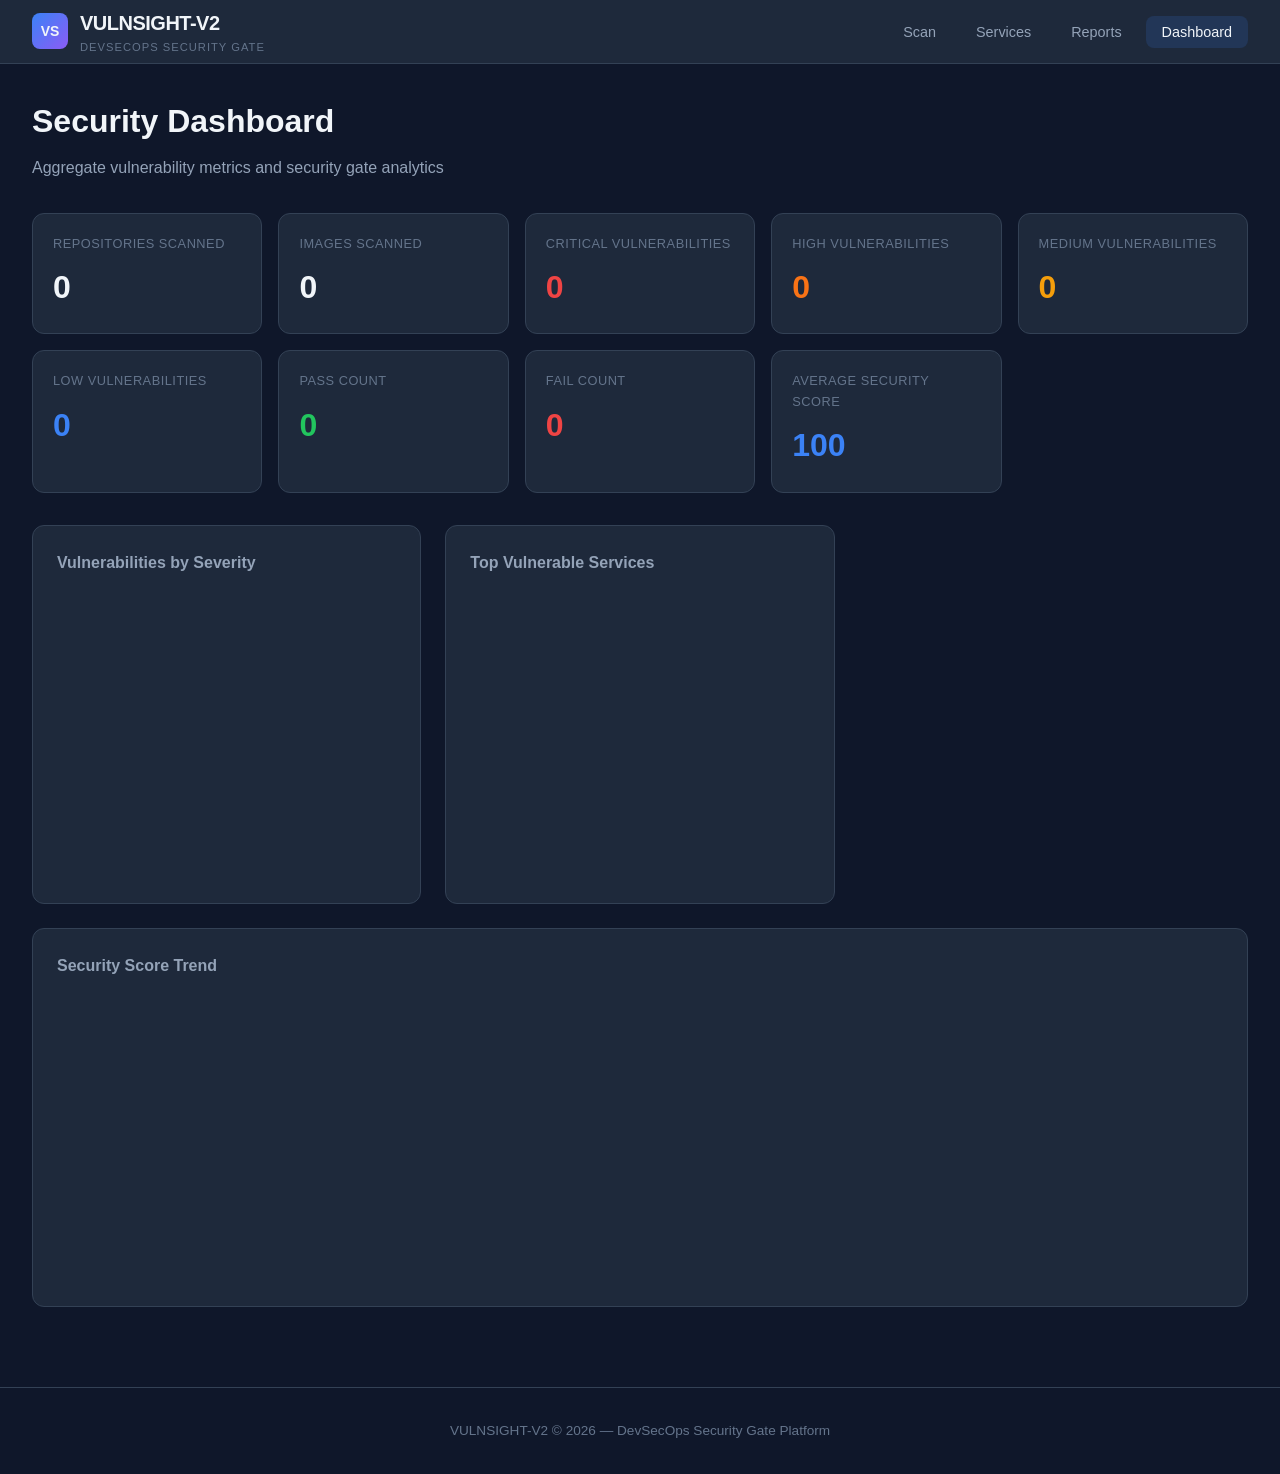
==== frontend/dashboard.html @ 6e71d789 "Initial VULNSIGHT-V2 DevSecOps Security Gate Platform" ====
<!DOCTYPE html>
<html lang="en">
<head>
  <meta charset="UTF-8">
  <meta name="viewport" content="width=device-width, initial-scale=1.0">
  <title>VULNSIGHT-V2 | Dashboard</title>
  <link rel="stylesheet" href="css/style.css">
</head>
<body>
  <nav class="navbar">
    <div class="nav-brand">
      <div class="nav-logo">VS</div>
      <div>
        <div class="nav-title">VULNSIGHT-V2</div>
        <div class="nav-subtitle">DevSecOps Security Gate</div>
      </div>
    </div>
    <ul class="nav-links">
      <li><a href="index.html">Scan</a></li>
      <li><a href="services.html">Services</a></li>
      <li><a href="reports.html">Reports</a></li>
      <li><a href="dashboard.html" class="active">Dashboard</a></li>
    </ul>
  </nav>

  <div class="container">
    <div class="page-header">
      <h1>Security Dashboard</h1>
      <p>Aggregate vulnerability metrics and security gate analytics</p>
    </div>

    <div class="card-grid" id="stats-grid">
      <div class="stat-card">
        <div class="stat-label">Repositories Scanned</div>
        <div class="stat-value" id="stat-repos">0</div>
      </div>
      <div class="stat-card">
        <div class="stat-label">Images Scanned</div>
        <div class="stat-value" id="stat-images">0</div>
      </div>
      <div class="stat-card">
        <div class="stat-label">Critical Vulnerabilities</div>
        <div class="stat-value critical" id="stat-critical">0</div>
      </div>
      <div class="stat-card">
        <div class="stat-label">High Vulnerabilities</div>
        <div class="stat-value high" id="stat-high">0</div>
      </div>
      <div class="stat-card">
        <div class="stat-label">Medium Vulnerabilities</div>
        <div class="stat-value medium" id="stat-medium">0</div>
      </div>
      <div class="stat-card">
        <div class="stat-label">Low Vulnerabilities</div>
        <div class="stat-value low" id="stat-low">0</div>
      </div>
      <div class="stat-card">
        <div class="stat-label">Pass Count</div>
        <div class="stat-value success" id="stat-pass">0</div>
      </div>
      <div class="stat-card">
        <div class="stat-label">Fail Count</div>
        <div class="stat-value critical" id="stat-fail">0</div>
      </div>
      <div class="stat-card">
        <div class="stat-label">Average Security Score</div>
        <div class="stat-value score" id="stat-avg-score">100</div>
      </div>
    </div>

    <div class="charts-grid">
      <div class="chart-card">
        <h3>Vulnerabilities by Severity</h3>
        <canvas id="severity-chart" class="chart-canvas"></canvas>
      </div>
      <div class="chart-card">
        <h3>Top Vulnerable Services</h3>
        <canvas id="top-services-chart" class="chart-canvas"></canvas>
      </div>
      <div class="chart-card" style="grid-column: 1 / -1;">
        <h3>Security Score Trend</h3>
        <canvas id="score-trend-chart" class="chart-canvas"></canvas>
      </div>
    </div>
  </div>

  <footer class="footer">
    VULNSIGHT-V2 &copy; 2026 &mdash; DevSecOps Security Gate Platform
  </footer>

  <script src="js/dashboard.js"></script>
</body>
</html>
---- frontend/css/style.css ----
:root {
  --bg-primary: #0f172a;
  --bg-card: #1e293b;
  --bg-card-hover: #253449;
  --accent: #3b82f6;
  --accent-hover: #2563eb;
  --success: #22c55e;
  --warning: #f59e0b;
  --danger: #ef4444;
  --text-primary: #f1f5f9;
  --text-secondary: #94a3b8;
  --text-muted: #64748b;
  --border: #334155;
  --shadow: 0 4px 24px rgba(0, 0, 0, 0.4);
  --radius: 12px;
  --radius-sm: 8px;
}

* {
  margin: 0;
  padding: 0;
  box-sizing: border-box;
}

body {
  font-family: "Segoe UI", -apple-system, BlinkMacSystemFont, sans-serif;
  background: var(--bg-primary);
  color: var(--text-primary);
  min-height: 100vh;
  line-height: 1.6;
}

a {
  color: var(--accent);
  text-decoration: none;
}

a:hover {
  color: var(--accent-hover);
}

/* Navigation */
.navbar {
  background: var(--bg-card);
  border-bottom: 1px solid var(--border);
  padding: 0 2rem;
  display: flex;
  align-items: center;
  justify-content: space-between;
  height: 64px;
  position: sticky;
  top: 0;
  z-index: 100;
}

.nav-brand {
  display: flex;
  align-items: center;
  gap: 12px;
}

.nav-logo {
  width: 36px;
  height: 36px;
  background: linear-gradient(135deg, var(--accent), #8b5cf6);
  border-radius: 8px;
  display: flex;
  align-items: center;
  justify-content: center;
  font-weight: 800;
  font-size: 14px;
}

.nav-title {
  font-size: 1.25rem;
  font-weight: 700;
  letter-spacing: -0.5px;
}

.nav-subtitle {
  font-size: 0.7rem;
  color: var(--text-muted);
  text-transform: uppercase;
  letter-spacing: 1px;
}

.nav-links {
  display: flex;
  gap: 8px;
  list-style: none;
}

.nav-links a {
  color: var(--text-secondary);
  padding: 8px 16px;
  border-radius: var(--radius-sm);
  font-size: 0.9rem;
  font-weight: 500;
  transition: all 0.2s;
}

.nav-links a:hover,
.nav-links a.active {
  color: var(--text-primary);
  background: rgba(59, 130, 246, 0.15);
}

/* Layout */
.container {
  max-width: 1280px;
  margin: 0 auto;
  padding: 2rem;
}

.page-header {
  margin-bottom: 2rem;
}

.page-header h1 {
  font-size: 2rem;
  font-weight: 700;
  margin-bottom: 0.5rem;
}

.page-header p {
  color: var(--text-secondary);
  font-size: 1rem;
}

/* Cards */
.card {
  background: var(--bg-card);
  border: 1px solid var(--border);
  border-radius: var(--radius);
  padding: 1.5rem;
  box-shadow: var(--shadow);
}

.card-grid {
  display: grid;
  grid-template-columns: repeat(auto-fill, minmax(200px, 1fr));
  gap: 1rem;
  margin-bottom: 2rem;
}

.stat-card {
  background: var(--bg-card);
  border: 1px solid var(--border);
  border-radius: var(--radius);
  padding: 1.25rem;
  transition: transform 0.2s, border-color 0.2s;
}

.stat-card:hover {
  transform: translateY(-2px);
  border-color: var(--accent);
}

.stat-label {
  font-size: 0.8rem;
  color: var(--text-muted);
  text-transform: uppercase;
  letter-spacing: 0.5px;
  margin-bottom: 0.5rem;
}

.stat-value {
  font-size: 2rem;
  font-weight: 700;
}

.stat-value.critical { color: var(--danger); }
.stat-value.high { color: #f97316; }
.stat-value.medium { color: var(--warning); }
.stat-value.low { color: var(--accent); }
.stat-value.success { color: var(--success); }
.stat-value.score { color: var(--accent); }

/* Forms */
.scan-form {
  max-width: 640px;
  margin: 0 auto 2rem;
}

.form-group {
  margin-bottom: 1.25rem;
}

.form-group label {
  display: block;
  font-size: 0.85rem;
  font-weight: 600;
  color: var(--text-secondary);
  margin-bottom: 0.5rem;
}

.form-input {
  width: 100%;
  padding: 12px 16px;
  background: var(--bg-primary);
  border: 1px solid var(--border);
  border-radius: var(--radius-sm);
  color: var(--text-primary);
  font-size: 1rem;
  transition: border-color 0.2s;
}

.form-input:focus {
  outline: none;
  border-color: var(--accent);
  box-shadow: 0 0 0 3px rgba(59, 130, 246, 0.2);
}

.form-input::placeholder {
  color: var(--text-muted);
}

/* Buttons */
.btn {
  display: inline-flex;
  align-items: center;
  justify-content: center;
  gap: 8px;
  padding: 12px 24px;
  border: none;
  border-radius: var(--radius-sm);
  font-size: 0.95rem;
  font-weight: 600;
  cursor: pointer;
  transition: all 0.2s;
}

.btn-primary {
  background: var(--accent);
  color: white;
  width: 100%;
}

.btn-primary:hover:not(:disabled) {
  background: var(--accent-hover);
}

.btn-primary:disabled {
  opacity: 0.6;
  cursor: not-allowed;
}

.btn-secondary {
  background: var(--bg-card);
  color: var(--text-primary);
  border: 1px solid var(--border);
}

.btn-secondary:hover {
  background: var(--bg-card-hover);
  border-color: var(--accent);
}

.btn-group {
  display: flex;
  gap: 0.75rem;
  flex-wrap: wrap;
}

/* Workflow */
.workflow-section {
  display: none;
  margin: 2rem 0;
}

.workflow-section.active {
  display: block;
}

.workflow-steps {
  display: flex;
  flex-direction: column;
  gap: 0.75rem;
  margin-bottom: 1.5rem;
}

.workflow-step {
  display: flex;
  align-items: center;
  gap: 12px;
  padding: 10px 16px;
  background: var(--bg-primary);
  border: 1px solid var(--border);
  border-radius: var(--radius-sm);
  opacity: 0.4;
  transition: all 0.3s;
}

.workflow-step.active {
  opacity: 1;
  border-color: var(--accent);
  background: rgba(59, 130, 246, 0.1);
}

.workflow-step.completed {
  opacity: 1;
  border-color: var(--success);
}

.workflow-step .step-icon {
  width: 28px;
  height: 28px;
  border-radius: 50%;
  background: var(--border);
  display: flex;
  align-items: center;
  justify-content: center;
  font-size: 12px;
  flex-shrink: 0;
}

.workflow-step.active .step-icon {
  background: var(--accent);
  animation: pulse 1.5s infinite;
}

.workflow-step.completed .step-icon {
  background: var(--success);
}

@keyframes pulse {
  0%, 100% { box-shadow: 0 0 0 0 rgba(59, 130, 246, 0.4); }
  50% { box-shadow: 0 0 0 8px rgba(59, 130, 246, 0); }
}

.progress-bar-container {
  background: var(--bg-primary);
  border-radius: 999px;
  height: 8px;
  overflow: hidden;
}

.progress-bar {
  height: 100%;
  background: linear-gradient(90deg, var(--accent), #8b5cf6);
  border-radius: 999px;
  width: 0%;
  transition: width 0.5s ease;
}

/* Results */
.results-section {
  display: none;
}

.results-section.active {
  display: block;
}

.decision-badge {
  display: inline-block;
  padding: 8px 20px;
  border-radius: 999px;
  font-weight: 700;
  font-size: 1.1rem;
  text-transform: uppercase;
  letter-spacing: 1px;
}

.decision-badge.pass {
  background: rgba(34, 197, 94, 0.2);
  color: var(--success);
  border: 2px solid var(--success);
}

.decision-badge.warning {
  background: rgba(245, 158, 11, 0.2);
  color: var(--warning);
  border: 2px solid var(--warning);
}

.decision-badge.fail {
  background: rgba(239, 68, 68, 0.2);
  color: var(--danger);
  border: 2px solid var(--danger);
}

/* Tables */
.table-container {
  overflow-x: auto;
  border-radius: var(--radius);
  border: 1px solid var(--border);
}

table {
  width: 100%;
  border-collapse: collapse;
}

thead {
  background: var(--bg-primary);
}

th {
  padding: 12px 16px;
  text-align: left;
  font-size: 0.75rem;
  font-weight: 600;
  color: var(--text-muted);
  text-transform: uppercase;
  letter-spacing: 0.5px;
  border-bottom: 1px solid var(--border);
}

td {
  padding: 12px 16px;
  border-bottom: 1px solid var(--border);
  font-size: 0.9rem;
}

tbody tr:hover {
  background: rgba(59, 130, 246, 0.05);
}

.status-badge {
  display: inline-block;
  padding: 4px 10px;
  border-radius: 999px;
  font-size: 0.75rem;
  font-weight: 600;
  text-transform: uppercase;
}

.status-badge.pass { background: rgba(34, 197, 94, 0.2); color: var(--success); }
.status-badge.warning { background: rgba(245, 158, 11, 0.2); color: var(--warning); }
.status-badge.fail { background: rgba(239, 68, 68, 0.2); color: var(--danger); }

.severity-dot {
  display: inline-block;
  width: 8px;
  height: 8px;
  border-radius: 50%;
  margin-right: 6px;
}

.severity-dot.critical { background: var(--danger); }
.severity-dot.high { background: #f97316; }
.severity-dot.medium { background: var(--warning); }
.severity-dot.low { background: var(--accent); }

/* Charts */
.charts-grid {
  display: grid;
  grid-template-columns: repeat(auto-fit, minmax(360px, 1fr));
  gap: 1.5rem;
  margin-top: 2rem;
}

.chart-card {
  background: var(--bg-card);
  border: 1px solid var(--border);
  border-radius: var(--radius);
  padding: 1.5rem;
}

.chart-card h3 {
  font-size: 1rem;
  margin-bottom: 1rem;
  color: var(--text-secondary);
}

.chart-canvas {
  width: 100%;
  height: 280px;
}

/* Reports */
.report-item {
  display: flex;
  align-items: center;
  justify-content: space-between;
  padding: 1rem 1.25rem;
  background: var(--bg-primary);
  border: 1px solid var(--border);
  border-radius: var(--radius-sm);
  margin-bottom: 0.75rem;
}

.report-info h4 {
  font-size: 1rem;
  margin-bottom: 0.25rem;
}

.report-info p {
  font-size: 0.85rem;
  color: var(--text-muted);
}

.report-actions {
  display: flex;
  gap: 0.5rem;
}

.report-actions .btn {
  padding: 8px 14px;
  font-size: 0.8rem;
}

/* Hero */
.hero {
  text-align: center;
  padding: 3rem 0 2rem;
}

.hero h1 {
  font-size: 2.75rem;
  font-weight: 800;
  background: linear-gradient(135deg, var(--text-primary), var(--accent));
  -webkit-background-clip: text;
  -webkit-text-fill-color: transparent;
  background-clip: text;
  margin-bottom: 0.5rem;
}

.hero p {
  font-size: 1.1rem;
  color: var(--text-secondary);
}

/* Alerts */
.alert {
  padding: 12px 16px;
  border-radius: var(--radius-sm);
  margin-bottom: 1rem;
  font-size: 0.9rem;
}

.alert-error {
  background: rgba(239, 68, 68, 0.15);
  border: 1px solid var(--danger);
  color: #fca5a5;
}

.alert-success {
  background: rgba(34, 197, 94, 0.15);
  border: 1px solid var(--success);
  color: #86efac;
}

/* Empty state */
.empty-state {
  text-align: center;
  padding: 3rem;
  color: var(--text-muted);
}

.empty-state svg {
  width: 64px;
  height: 64px;
  margin-bottom: 1rem;
  opacity: 0.5;
}

/* Footer */
.footer {
  text-align: center;
  padding: 2rem;
  color: var(--text-muted);
  font-size: 0.85rem;
  border-top: 1px solid var(--border);
  margin-top: 3rem;
}

/* Responsive */
@media (max-width: 768px) {
  .navbar {
    flex-direction: column;
    height: auto;
    padding: 1rem;
    gap: 1rem;
  }

  .hero h1 {
    font-size: 2rem;
  }

  .card-grid {
    grid-template-columns: repeat(2, 1fr);
  }

  .charts-grid {
    grid-template-columns: 1fr;
  }

  .report-item {
    flex-direction: column;
    gap: 1rem;
    align-items: flex-start;
  }
}
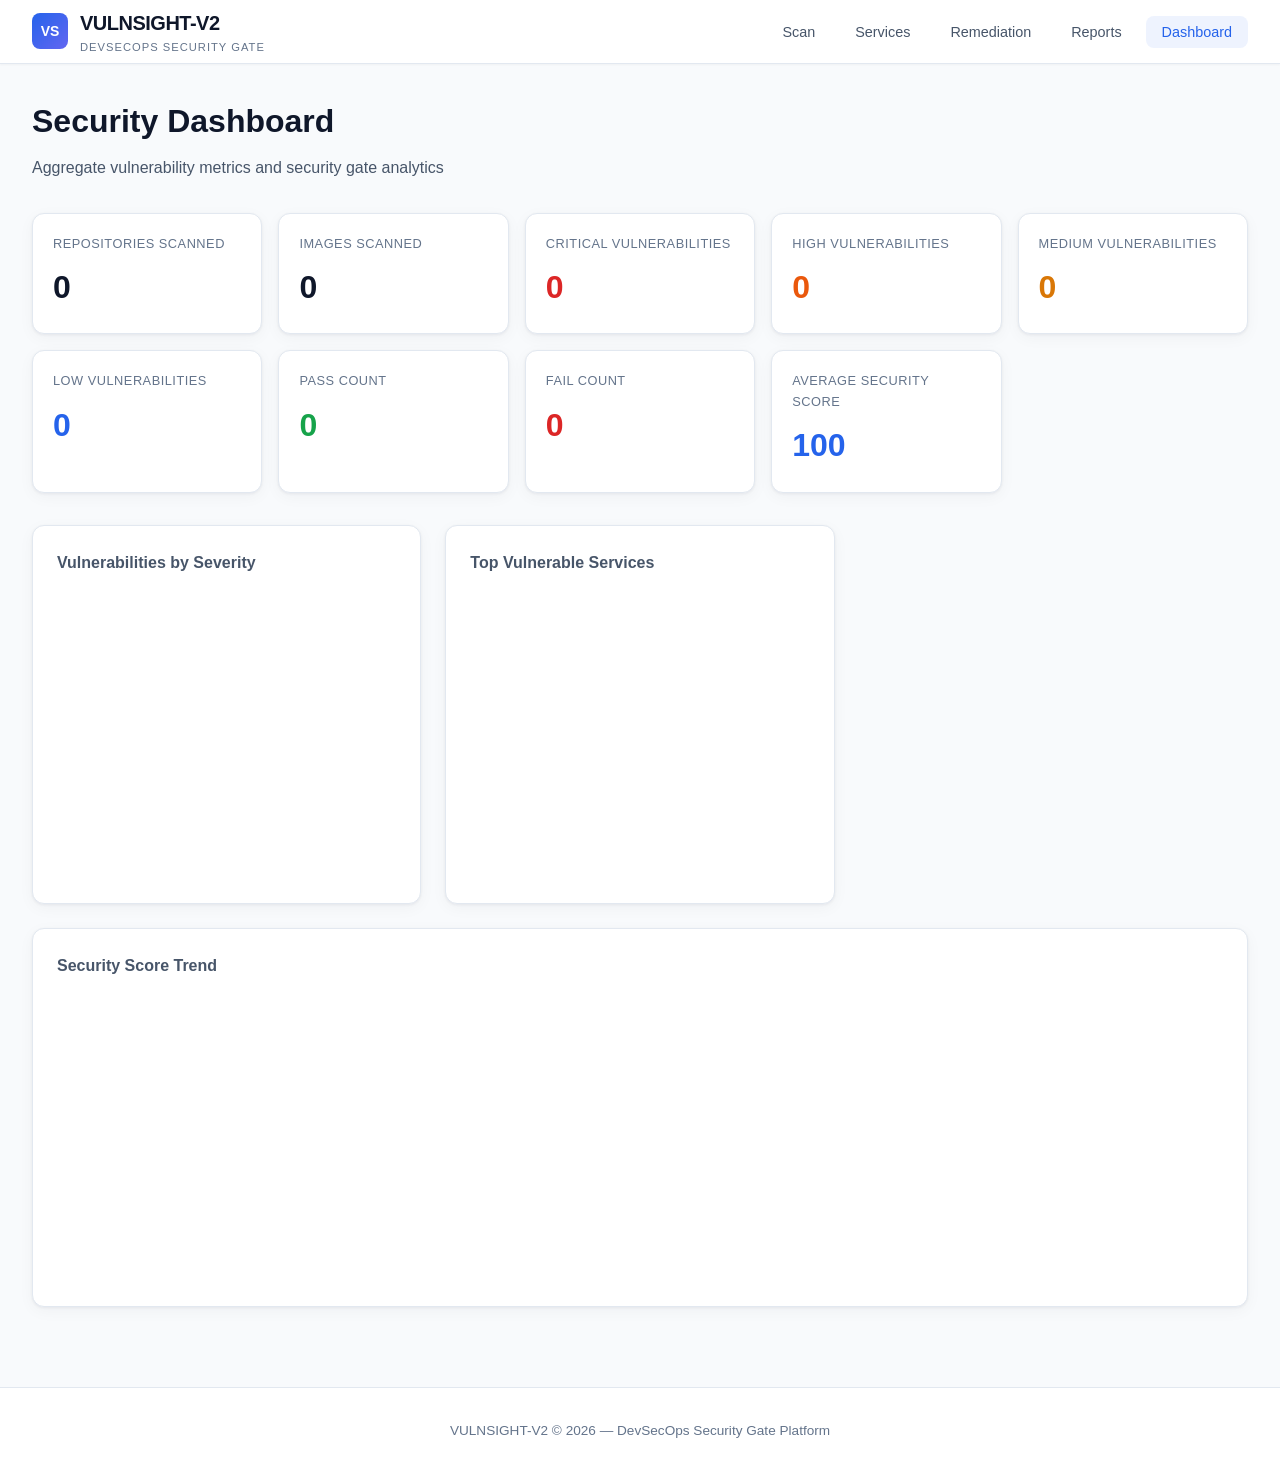
==== commit 70a63486: "Added remediation engine and Dockerfile fix recommendations" ====
--- a/frontend/dashboard.html
+++ b/frontend/dashboard.html
@@ -18,6 +18,7 @@
     <ul class="nav-links">
       <li><a href="index.html">Scan</a></li>
       <li><a href="services.html">Services</a></li>
+      <li><a href="remediation.html">Remediation</a></li>
       <li><a href="reports.html">Reports</a></li>
       <li><a href="dashboard.html" class="active">Dashboard</a></li>
     </ul>
--- a/frontend/css/style.css
+++ b/frontend/css/style.css
@@ -1,17 +1,21 @@
 :root {
-  --bg-primary: #0f172a;
-  --bg-card: #1e293b;
-  --bg-card-hover: #253449;
-  --accent: #3b82f6;
-  --accent-hover: #2563eb;
-  --success: #22c55e;
-  --warning: #f59e0b;
-  --danger: #ef4444;
-  --text-primary: #f1f5f9;
-  --text-secondary: #94a3b8;
+  --bg-primary: #f8fafc;
+  --bg-card: #ffffff;
+  --bg-card-hover: #f1f5f9;
+  --bg-subtle: #f1f5f9;
+  --accent: #2563eb;
+  --accent-hover: #1d4ed8;
+  --accent-light: rgba(37, 99, 235, 0.08);
+  --success: #16a34a;
+  --warning: #d97706;
+  --danger: #dc2626;
+  --text-primary: #0f172a;
+  --text-secondary: #475569;
   --text-muted: #64748b;
-  --border: #334155;
-  --shadow: 0 4px 24px rgba(0, 0, 0, 0.4);
+  --border: #e2e8f0;
+  --border-light: #f1f5f9;
+  --shadow: 0 1px 3px rgba(15, 23, 42, 0.06), 0 4px 16px rgba(15, 23, 42, 0.04);
+  --shadow-hover: 0 4px 12px rgba(15, 23, 42, 0.08), 0 8px 24px rgba(15, 23, 42, 0.06);
   --radius: 12px;
   --radius-sm: 8px;
 }
@@ -28,6 +32,7 @@
   color: var(--text-primary);
   min-height: 100vh;
   line-height: 1.6;
+  -webkit-font-smoothing: antialiased;
 }
 
 a {
@@ -51,6 +56,7 @@
   position: sticky;
   top: 0;
   z-index: 100;
+  box-shadow: 0 1px 2px rgba(15, 23, 42, 0.04);
 }
 
 .nav-brand {
@@ -62,19 +68,21 @@
 .nav-logo {
   width: 36px;
   height: 36px;
-  background: linear-gradient(135deg, var(--accent), #8b5cf6);
+  background: linear-gradient(135deg, var(--accent), #6366f1);
   border-radius: 8px;
   display: flex;
   align-items: center;
   justify-content: center;
   font-weight: 800;
   font-size: 14px;
+  color: #ffffff;
 }
 
 .nav-title {
   font-size: 1.25rem;
   font-weight: 700;
   letter-spacing: -0.5px;
+  color: var(--text-primary);
 }
 
 .nav-subtitle {
@@ -101,8 +109,8 @@
 
 .nav-links a:hover,
 .nav-links a.active {
-  color: var(--text-primary);
-  background: rgba(59, 130, 246, 0.15);
+  color: var(--accent);
+  background: var(--accent-light);
 }
 
 /* Layout */
@@ -120,6 +128,7 @@
   font-size: 2rem;
   font-weight: 700;
   margin-bottom: 0.5rem;
+  color: var(--text-primary);
 }
 
 .page-header p {
@@ -148,12 +157,14 @@
   border: 1px solid var(--border);
   border-radius: var(--radius);
   padding: 1.25rem;
-  transition: transform 0.2s, border-color 0.2s;
+  transition: transform 0.2s, box-shadow 0.2s, border-color 0.2s;
+  box-shadow: var(--shadow);
 }
 
 .stat-card:hover {
   transform: translateY(-2px);
   border-color: var(--accent);
+  box-shadow: var(--shadow-hover);
 }
 
 .stat-label {
@@ -170,7 +181,7 @@
 }
 
 .stat-value.critical { color: var(--danger); }
-.stat-value.high { color: #f97316; }
+.stat-value.high { color: #ea580c; }
 .stat-value.medium { color: var(--warning); }
 .stat-value.low { color: var(--accent); }
 .stat-value.success { color: var(--success); }
@@ -197,18 +208,18 @@
 .form-input {
   width: 100%;
   padding: 12px 16px;
-  background: var(--bg-primary);
+  background: var(--bg-card);
   border: 1px solid var(--border);
   border-radius: var(--radius-sm);
   color: var(--text-primary);
   font-size: 1rem;
-  transition: border-color 0.2s;
+  transition: border-color 0.2s, box-shadow 0.2s;
 }
 
 .form-input:focus {
   outline: none;
   border-color: var(--accent);
-  box-shadow: 0 0 0 3px rgba(59, 130, 246, 0.2);
+  box-shadow: 0 0 0 3px rgba(37, 99, 235, 0.12);
 }
 
 .form-input::placeholder {
@@ -232,12 +243,13 @@
 
 .btn-primary {
   background: var(--accent);
-  color: white;
+  color: #ffffff;
   width: 100%;
 }
 
 .btn-primary:hover:not(:disabled) {
   background: var(--accent-hover);
+  box-shadow: 0 2px 8px rgba(37, 99, 235, 0.3);
 }
 
 .btn-primary:disabled {
@@ -254,6 +266,7 @@
 .btn-secondary:hover {
   background: var(--bg-card-hover);
   border-color: var(--accent);
+  color: var(--accent);
 }
 
 .btn-group {
@@ -284,22 +297,26 @@
   align-items: center;
   gap: 12px;
   padding: 10px 16px;
-  background: var(--bg-primary);
+  background: var(--bg-subtle);
   border: 1px solid var(--border);
   border-radius: var(--radius-sm);
-  opacity: 0.4;
+  opacity: 0.5;
   transition: all 0.3s;
+  color: var(--text-secondary);
 }
 
 .workflow-step.active {
   opacity: 1;
   border-color: var(--accent);
-  background: rgba(59, 130, 246, 0.1);
+  background: var(--accent-light);
+  color: var(--text-primary);
 }
 
 .workflow-step.completed {
   opacity: 1;
   border-color: var(--success);
+  background: rgba(22, 163, 74, 0.06);
+  color: var(--text-primary);
 }
 
 .workflow-step .step-icon {
@@ -307,6 +324,7 @@
   height: 28px;
   border-radius: 50%;
   background: var(--border);
+  color: var(--text-muted);
   display: flex;
   align-items: center;
   justify-content: center;
@@ -316,28 +334,31 @@
 
 .workflow-step.active .step-icon {
   background: var(--accent);
+  color: #ffffff;
   animation: pulse 1.5s infinite;
 }
 
 .workflow-step.completed .step-icon {
   background: var(--success);
+  color: #ffffff;
 }
 
 @keyframes pulse {
-  0%, 100% { box-shadow: 0 0 0 0 rgba(59, 130, 246, 0.4); }
-  50% { box-shadow: 0 0 0 8px rgba(59, 130, 246, 0); }
+  0%, 100% { box-shadow: 0 0 0 0 rgba(37, 99, 235, 0.3); }
+  50% { box-shadow: 0 0 0 8px rgba(37, 99, 235, 0); }
 }
 
 .progress-bar-container {
-  background: var(--bg-primary);
+  background: var(--bg-subtle);
   border-radius: 999px;
   height: 8px;
   overflow: hidden;
+  border: 1px solid var(--border);
 }
 
 .progress-bar {
   height: 100%;
-  background: linear-gradient(90deg, var(--accent), #8b5cf6);
+  background: linear-gradient(90deg, var(--accent), #6366f1);
   border-radius: 999px;
   width: 0%;
   transition: width 0.5s ease;
@@ -363,19 +384,19 @@
 }
 
 .decision-badge.pass {
-  background: rgba(34, 197, 94, 0.2);
+  background: rgba(22, 163, 74, 0.1);
   color: var(--success);
   border: 2px solid var(--success);
 }
 
 .decision-badge.warning {
-  background: rgba(245, 158, 11, 0.2);
+  background: rgba(217, 119, 6, 0.1);
   color: var(--warning);
   border: 2px solid var(--warning);
 }
 
 .decision-badge.fail {
-  background: rgba(239, 68, 68, 0.2);
+  background: rgba(220, 38, 38, 0.1);
   color: var(--danger);
   border: 2px solid var(--danger);
 }
@@ -385,6 +406,7 @@
   overflow-x: auto;
   border-radius: var(--radius);
   border: 1px solid var(--border);
+  background: var(--bg-card);
 }
 
 table {
@@ -393,7 +415,7 @@
 }
 
 thead {
-  background: var(--bg-primary);
+  background: var(--bg-subtle);
 }
 
 th {
@@ -409,12 +431,25 @@
 
 td {
   padding: 12px 16px;
-  border-bottom: 1px solid var(--border);
+  border-bottom: 1px solid var(--border-light);
   font-size: 0.9rem;
+  color: var(--text-primary);
+}
+
+td code {
+  background: var(--bg-subtle);
+  padding: 2px 6px;
+  border-radius: 4px;
+  font-size: 0.8rem;
+  color: var(--text-secondary);
 }
 
 tbody tr:hover {
-  background: rgba(59, 130, 246, 0.05);
+  background: var(--accent-light);
+}
+
+tbody tr:last-child td {
+  border-bottom: none;
 }
 
 .status-badge {
@@ -426,9 +461,9 @@
   text-transform: uppercase;
 }
 
-.status-badge.pass { background: rgba(34, 197, 94, 0.2); color: var(--success); }
-.status-badge.warning { background: rgba(245, 158, 11, 0.2); color: var(--warning); }
-.status-badge.fail { background: rgba(239, 68, 68, 0.2); color: var(--danger); }
+.status-badge.pass { background: rgba(22, 163, 74, 0.1); color: var(--success); }
+.status-badge.warning { background: rgba(217, 119, 6, 0.1); color: var(--warning); }
+.status-badge.fail { background: rgba(220, 38, 38, 0.1); color: var(--danger); }
 
 .severity-dot {
   display: inline-block;
@@ -439,7 +474,7 @@
 }
 
 .severity-dot.critical { background: var(--danger); }
-.severity-dot.high { background: #f97316; }
+.severity-dot.high { background: #ea580c; }
 .severity-dot.medium { background: var(--warning); }
 .severity-dot.low { background: var(--accent); }
 
@@ -456,12 +491,14 @@
   border: 1px solid var(--border);
   border-radius: var(--radius);
   padding: 1.5rem;
+  box-shadow: var(--shadow);
 }
 
 .chart-card h3 {
   font-size: 1rem;
   margin-bottom: 1rem;
   color: var(--text-secondary);
+  font-weight: 600;
 }
 
 .chart-canvas {
@@ -475,15 +512,22 @@
   align-items: center;
   justify-content: space-between;
   padding: 1rem 1.25rem;
-  background: var(--bg-primary);
+  background: var(--bg-card);
   border: 1px solid var(--border);
   border-radius: var(--radius-sm);
   margin-bottom: 0.75rem;
+  box-shadow: var(--shadow);
+  transition: box-shadow 0.2s;
+}
+
+.report-item:hover {
+  box-shadow: var(--shadow-hover);
 }
 
 .report-info h4 {
   font-size: 1rem;
   margin-bottom: 0.25rem;
+  color: var(--text-primary);
 }
 
 .report-info p {
@@ -531,15 +575,15 @@
 }
 
 .alert-error {
-  background: rgba(239, 68, 68, 0.15);
-  border: 1px solid var(--danger);
-  color: #fca5a5;
+  background: rgba(220, 38, 38, 0.08);
+  border: 1px solid rgba(220, 38, 38, 0.3);
+  color: #b91c1c;
 }
 
 .alert-success {
-  background: rgba(34, 197, 94, 0.15);
-  border: 1px solid var(--success);
-  color: #86efac;
+  background: rgba(22, 163, 74, 0.08);
+  border: 1px solid rgba(22, 163, 74, 0.3);
+  color: #15803d;
 }
 
 /* Empty state */
@@ -547,13 +591,16 @@
   text-align: center;
   padding: 3rem;
   color: var(--text-muted);
+  background: var(--bg-card);
+  border: 1px dashed var(--border);
+  border-radius: var(--radius);
 }
 
 .empty-state svg {
   width: 64px;
   height: 64px;
   margin-bottom: 1rem;
-  opacity: 0.5;
+  opacity: 0.4;
 }
 
 /* Footer */
@@ -564,6 +611,258 @@
   font-size: 0.85rem;
   border-top: 1px solid var(--border);
   margin-top: 3rem;
+  background: var(--bg-card);
+}
+
+/* Remediation */
+.remediation-workflow {
+  margin-bottom: 2rem;
+}
+
+.workflow-pipeline {
+  display: flex;
+  align-items: center;
+  flex-wrap: wrap;
+  gap: 0.5rem;
+  margin-bottom: 1rem;
+}
+
+.pipeline-step {
+  padding: 6px 14px;
+  background: var(--bg-subtle);
+  border: 1px solid var(--border);
+  border-radius: 999px;
+  font-size: 0.8rem;
+  font-weight: 600;
+  color: var(--text-muted);
+}
+
+.pipeline-step.active {
+  border-color: var(--accent);
+  color: var(--accent);
+  background: var(--accent-light);
+}
+
+.pipeline-step.pass-step {
+  border-color: var(--success);
+  color: var(--success);
+  background: rgba(22, 163, 74, 0.08);
+}
+
+.pipeline-arrow {
+  color: var(--text-muted);
+  font-size: 0.9rem;
+}
+
+.remediation-note {
+  font-size: 0.85rem;
+  color: var(--text-secondary);
+  border-left: 3px solid var(--accent);
+  padding-left: 1rem;
+  background: var(--accent-light);
+  padding: 0.75rem 1rem;
+  border-radius: 0 var(--radius-sm) var(--radius-sm) 0;
+}
+
+.remediation-card {
+  margin-bottom: 2rem;
+}
+
+.remediation-header {
+  display: flex;
+  justify-content: space-between;
+  align-items: flex-start;
+  margin-bottom: 1.5rem;
+  padding-bottom: 1rem;
+  border-bottom: 1px solid var(--border);
+}
+
+.remediation-header h2 {
+  font-size: 1.35rem;
+  margin-bottom: 0.25rem;
+  color: var(--text-primary);
+}
+
+.remediation-path {
+  color: var(--text-muted);
+  font-family: Consolas, monospace;
+  font-size: 0.85rem;
+}
+
+.remediation-section {
+  margin-bottom: 1.75rem;
+}
+
+.remediation-section h3 {
+  font-size: 1rem;
+  color: var(--accent);
+  margin-bottom: 1rem;
+  padding-bottom: 0.5rem;
+  border-bottom: 1px solid var(--border);
+  font-weight: 600;
+}
+
+.remediation-list {
+  list-style: none;
+  padding: 0;
+}
+
+.remediation-list li {
+  padding: 0.6rem 0 0.6rem 1.25rem;
+  position: relative;
+  color: var(--text-secondary);
+  font-size: 0.9rem;
+  border-bottom: 1px solid var(--border-light);
+}
+
+.remediation-list li::before {
+  content: "•";
+  position: absolute;
+  left: 0;
+  color: var(--accent);
+  font-weight: bold;
+}
+
+.fixes-list li::before {
+  content: "✓";
+  color: var(--success);
+}
+
+.dockerfile-compare {
+  display: grid;
+  grid-template-columns: 1fr 1fr;
+  gap: 1rem;
+}
+
+.dockerfile-panel h4 {
+  font-size: 0.85rem;
+  color: var(--text-secondary);
+  margin-bottom: 0.75rem;
+  display: flex;
+  align-items: center;
+  gap: 0.5rem;
+  font-weight: 600;
+}
+
+.panel-badge {
+  font-size: 0.7rem;
+  padding: 2px 8px;
+  background: rgba(22, 163, 74, 0.1);
+  color: var(--success);
+  border-radius: 999px;
+  font-weight: 600;
+}
+
+.code-block {
+  background: var(--bg-subtle);
+  border: 1px solid var(--border);
+  border-radius: var(--radius-sm);
+  padding: 1rem;
+  overflow-x: auto;
+  font-family: Consolas, "Courier New", monospace;
+  font-size: 0.8rem;
+  line-height: 1.5;
+  color: var(--text-primary);
+  max-height: 400px;
+  overflow-y: auto;
+  white-space: pre;
+}
+
+.updated-panel .code-block {
+  border-color: rgba(22, 163, 74, 0.4);
+  background: rgba(22, 163, 74, 0.04);
+}
+
+.updated-panel .btn-group {
+  margin-top: 1rem;
+}
+
+.severity-badge {
+  display: inline-block;
+  padding: 2px 8px;
+  border-radius: 4px;
+  font-size: 0.7rem;
+  font-weight: 700;
+  text-transform: uppercase;
+}
+
+.severity-badge.critical { background: rgba(220, 38, 38, 0.1); color: var(--danger); }
+.severity-badge.high { background: rgba(234, 88, 12, 0.1); color: #ea580c; }
+.severity-badge.medium { background: rgba(217, 119, 6, 0.1); color: var(--warning); }
+.severity-badge.low { background: rgba(37, 99, 235, 0.1); color: var(--accent); }
+
+.security-improvements {
+  background: var(--bg-subtle);
+  border: 1px solid var(--border);
+  border-radius: var(--radius-sm);
+  padding: 1.25rem;
+}
+
+.improvements-grid {
+  display: grid;
+  grid-template-columns: 1fr auto 1fr;
+  gap: 1.5rem;
+  align-items: center;
+}
+
+.improvement-panel {
+  background: var(--bg-card);
+  border: 1px solid var(--border);
+  border-radius: var(--radius-sm);
+  padding: 1rem;
+}
+
+.improvement-panel h4 {
+  font-size: 0.85rem;
+  color: var(--text-muted);
+  text-transform: uppercase;
+  letter-spacing: 0.5px;
+  margin-bottom: 1rem;
+}
+
+.improvement-panel.estimated {
+  border-color: rgba(22, 163, 74, 0.3);
+  background: rgba(22, 163, 74, 0.03);
+}
+
+.improvement-panel.estimated h4 {
+  color: var(--success);
+}
+
+.improvement-stat {
+  display: flex;
+  justify-content: space-between;
+  padding: 0.5rem 0;
+  border-bottom: 1px solid var(--border-light);
+}
+
+.improvement-stat .label {
+  color: var(--text-secondary);
+  font-size: 0.9rem;
+}
+
+.improvement-stat .value {
+  font-weight: 700;
+  font-size: 1.1rem;
+}
+
+.improvement-decision {
+  display: flex;
+  justify-content: space-between;
+  align-items: center;
+  padding-top: 1rem;
+  margin-top: 0.5rem;
+}
+
+.improvement-arrow {
+  font-size: 2rem;
+  color: var(--accent);
+  text-align: center;
+}
+
+.btn-remediate {
+  padding: 4px 12px;
+  font-size: 0.75rem;
 }
 
 /* Responsive */
@@ -592,4 +891,16 @@
     gap: 1rem;
     align-items: flex-start;
   }
-}
+
+  .dockerfile-compare {
+    grid-template-columns: 1fr;
+  }
+
+  .improvements-grid {
+    grid-template-columns: 1fr;
+  }
+
+  .improvement-arrow {
+    transform: rotate(90deg);
+  }
+}
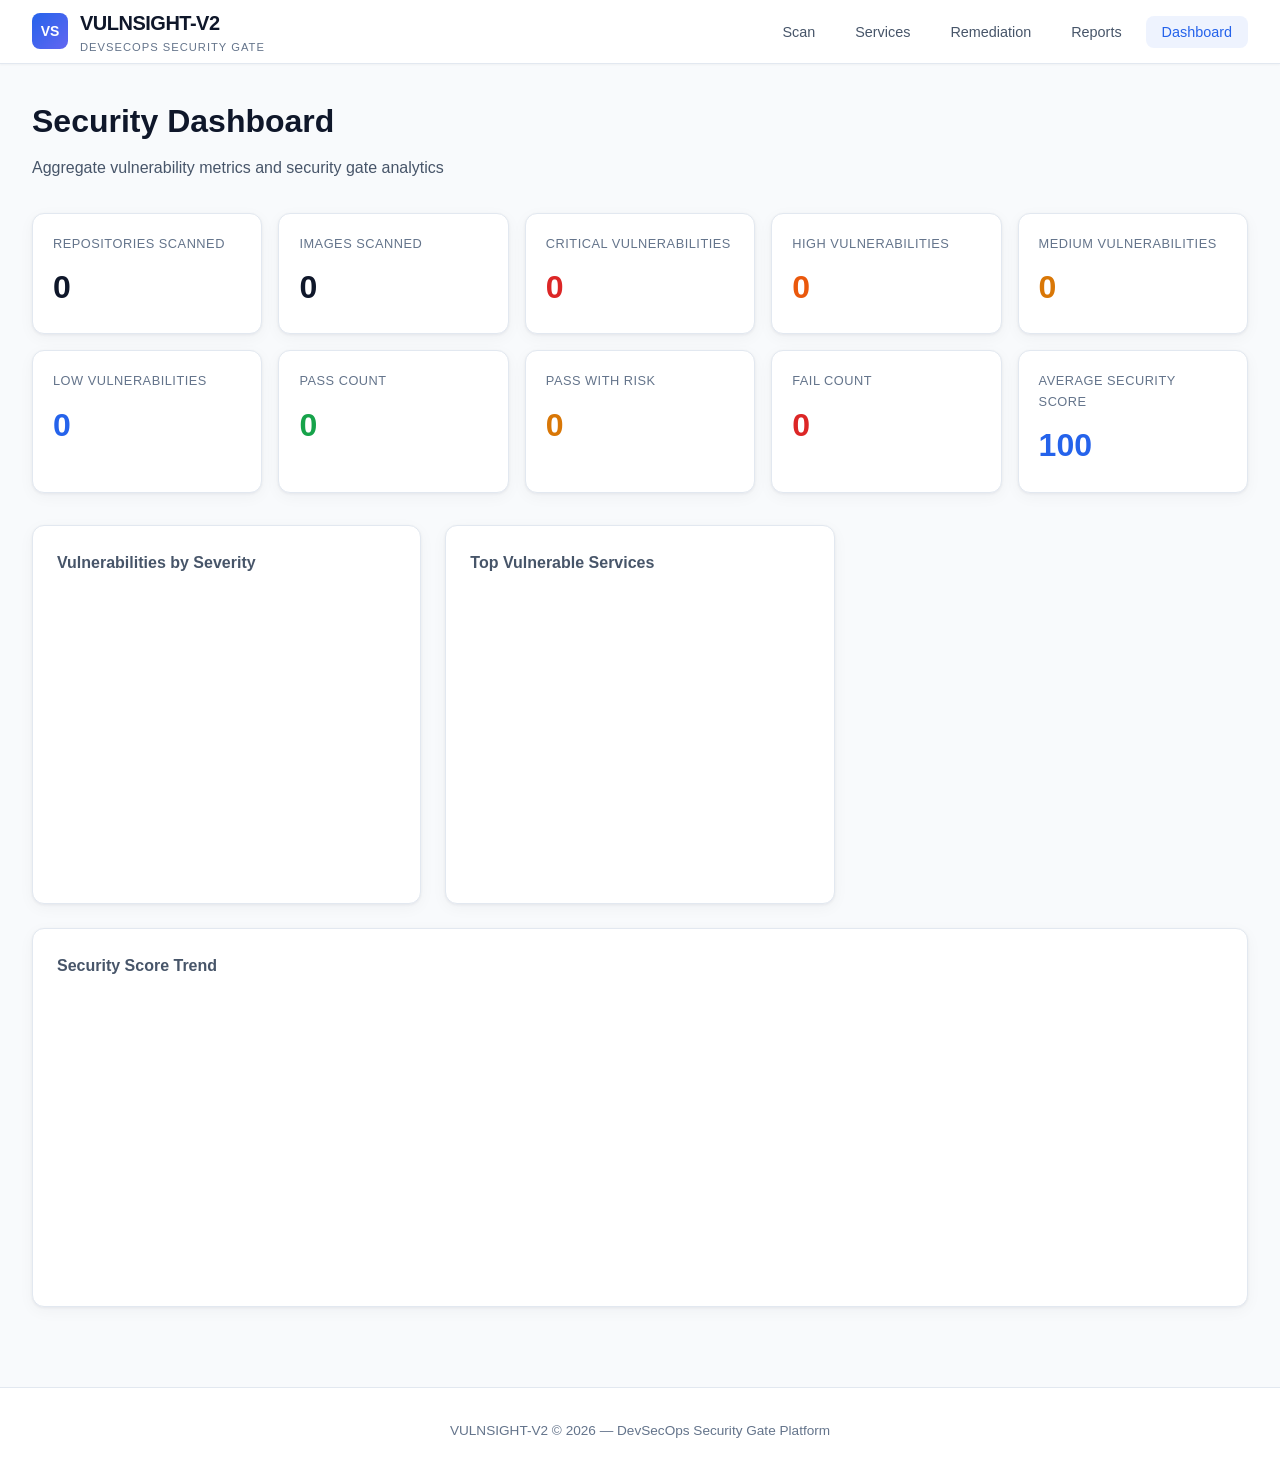
==== commit a87bb715: "Added risk acceptance policy and remediation exhaustion handling" ====
--- a/frontend/dashboard.html
+++ b/frontend/dashboard.html
@@ -60,6 +60,10 @@
         <div class="stat-value success" id="stat-pass">0</div>
       </div>
       <div class="stat-card">
+        <div class="stat-label">Pass With Risk</div>
+        <div class="stat-value medium" id="stat-pass-risk">0</div>
+      </div>
+      <div class="stat-card">
         <div class="stat-label">Fail Count</div>
         <div class="stat-value critical" id="stat-fail">0</div>
       </div>
--- a/frontend/css/style.css
+++ b/frontend/css/style.css
@@ -401,6 +401,19 @@
   border: 2px solid var(--danger);
 }
 
+.decision-badge.pass_with_risk,
+.decision-badge.pass-with-risk {
+  background: rgba(217, 119, 6, 0.12);
+  color: #b45309;
+  border: 2px solid var(--warning);
+}
+
+.status-badge.pass_with_risk,
+.status-badge.pass-with-risk {
+  background: rgba(217, 119, 6, 0.12);
+  color: #b45309;
+}
+
 /* Tables */
 .table-container {
   overflow-x: auto;
@@ -865,6 +878,125 @@
   font-size: 0.75rem;
 }
 
+.state-badge {
+  display: inline-block;
+  padding: 4px 12px;
+  border-radius: 999px;
+  font-size: 0.7rem;
+  font-weight: 700;
+  text-transform: uppercase;
+  letter-spacing: 0.5px;
+}
+
+.state-badge.remediation-available {
+  background: rgba(37, 99, 235, 0.1);
+  color: var(--accent);
+  border: 1px solid rgba(37, 99, 235, 0.3);
+}
+
+.state-badge.remediation-applied {
+  background: rgba(22, 163, 74, 0.1);
+  color: var(--success);
+  border: 1px solid rgba(22, 163, 74, 0.3);
+}
+
+.state-badge.remediation-exhausted {
+  background: rgba(217, 119, 6, 0.1);
+  color: var(--warning);
+  border: 1px solid rgba(217, 119, 6, 0.3);
+}
+
+.header-badges {
+  display: flex;
+  flex-direction: column;
+  gap: 0.5rem;
+  align-items: flex-end;
+}
+
+.status-banner {
+  padding: 1rem 1.25rem;
+  border-radius: var(--radius-sm);
+  margin-bottom: 1.5rem;
+  font-size: 0.9rem;
+}
+
+.status-banner.available {
+  background: rgba(37, 99, 235, 0.08);
+  border: 1px solid rgba(37, 99, 235, 0.25);
+  color: var(--accent);
+}
+
+.status-banner.applied {
+  background: rgba(22, 163, 74, 0.08);
+  border: 1px solid rgba(22, 163, 74, 0.25);
+  color: #15803d;
+}
+
+.status-banner.exhausted {
+  background: rgba(217, 119, 6, 0.08);
+  border: 1px solid rgba(217, 119, 6, 0.25);
+  color: #b45309;
+}
+
+.status-banner p {
+  margin-top: 0.35rem;
+  font-size: 0.85rem;
+  color: var(--text-secondary);
+}
+
+.no-fix-message {
+  margin-top: 1rem;
+  padding: 0.75rem 1rem;
+  background: var(--bg-subtle);
+  border-left: 3px solid var(--warning);
+  color: var(--text-secondary);
+  font-size: 0.9rem;
+}
+
+.exhausted-message {
+  margin-top: 0.75rem;
+  padding: 0.75rem 1rem;
+  background: rgba(217, 119, 6, 0.08);
+  border: 1px solid rgba(217, 119, 6, 0.25);
+  border-radius: var(--radius-sm);
+  color: #b45309;
+  font-size: 0.9rem;
+  font-weight: 500;
+}
+
+.history-stats {
+  display: grid;
+  grid-template-columns: repeat(3, 1fr);
+  gap: 1rem;
+  margin-bottom: 0.5rem;
+}
+
+.history-stat {
+  background: var(--bg-card);
+  border: 1px solid var(--border);
+  border-radius: var(--radius-sm);
+  padding: 0.75rem 1rem;
+  text-align: center;
+}
+
+.history-stat .label {
+  display: block;
+  font-size: 0.75rem;
+  color: var(--text-muted);
+  text-transform: uppercase;
+  letter-spacing: 0.5px;
+  margin-bottom: 0.25rem;
+}
+
+.history-stat .value {
+  font-size: 1.5rem;
+  font-weight: 700;
+  color: var(--text-primary);
+}
+
+.history-stat .value.score { color: var(--accent); }
+.history-stat .value.success { color: var(--success); }
+
 /* Responsive */
 @media (max-width: 768px) {
   .navbar {
@@ -903,4 +1035,12 @@
   .improvement-arrow {
     transform: rotate(90deg);
   }
-}
+
+  .history-stats {
+    grid-template-columns: 1fr;
+  }
+
+  .header-badges {
+    align-items: flex-start;
+  }
+}
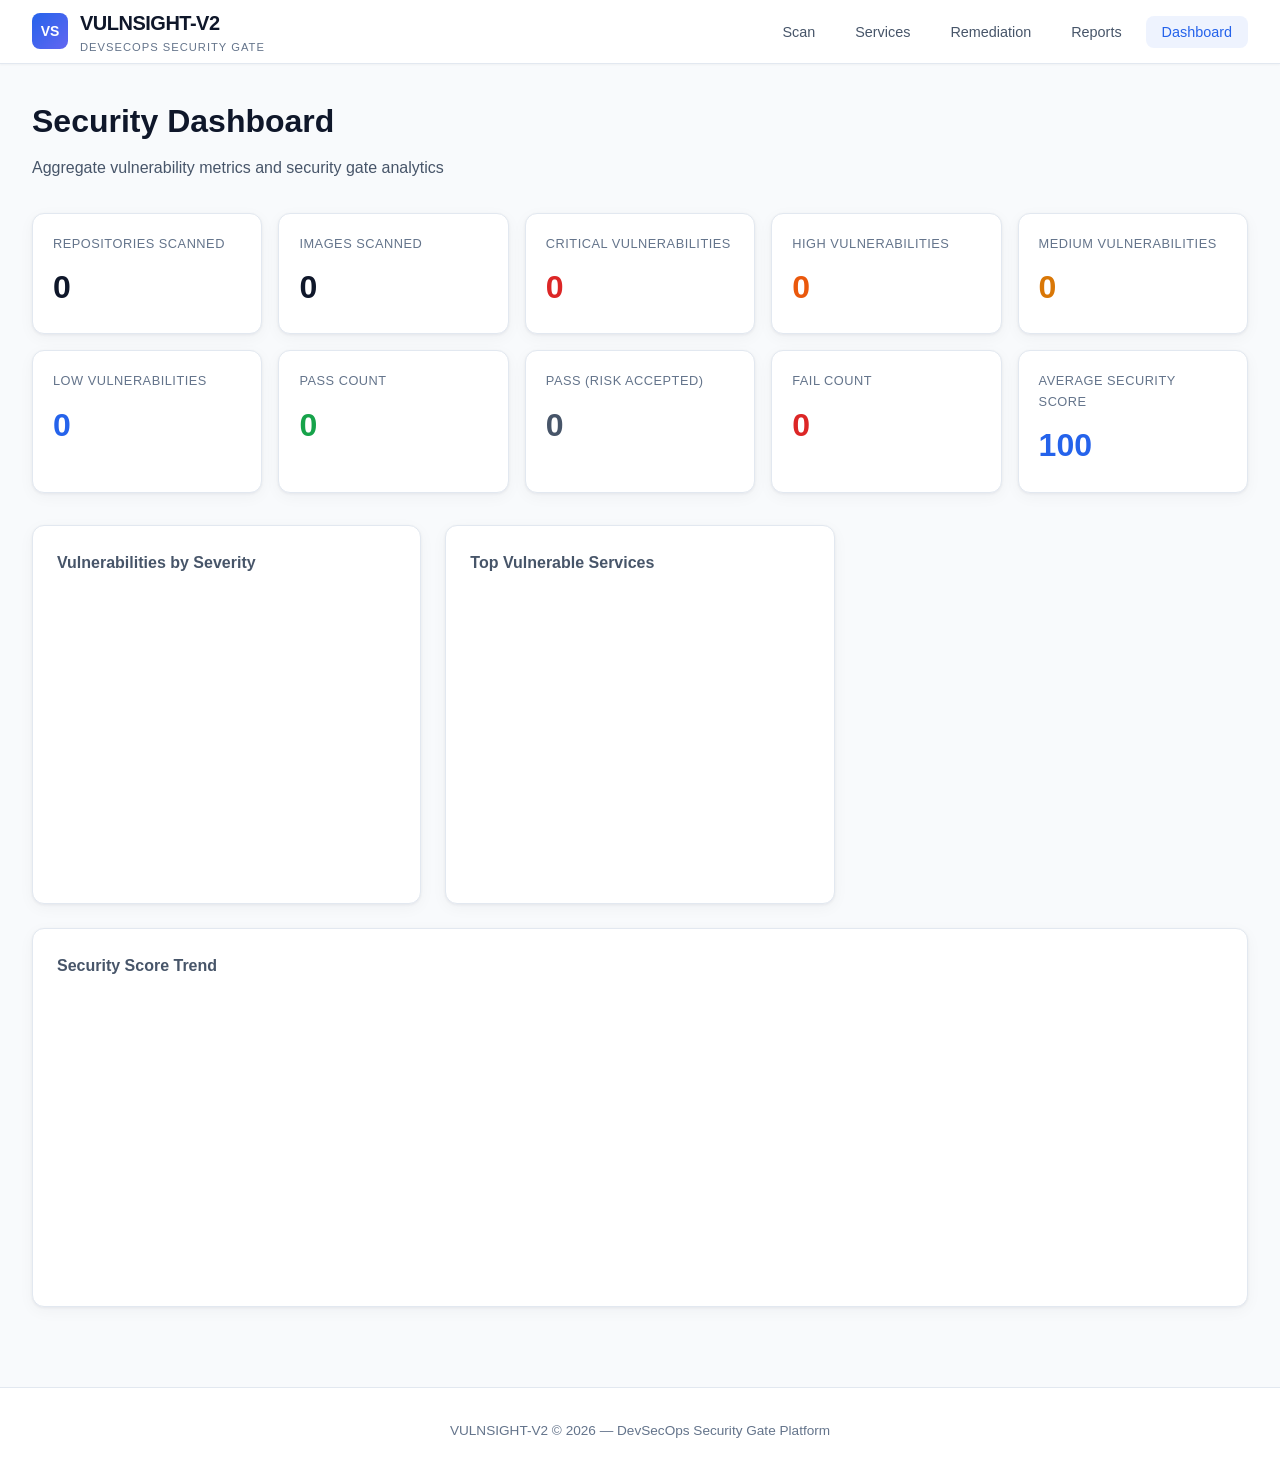
==== commit 5bc44610: "Updated risk acceptance policy and deployment status logic" ====
--- a/frontend/dashboard.html
+++ b/frontend/dashboard.html
@@ -60,8 +60,8 @@
         <div class="stat-value success" id="stat-pass">0</div>
       </div>
       <div class="stat-card">
-        <div class="stat-label">Pass With Risk</div>
-        <div class="stat-value medium" id="stat-pass-risk">0</div>
+        <div class="stat-label">Pass (Risk Accepted)</div>
+        <div class="stat-value" id="stat-pass-risk" style="color:var(--text-secondary);">0</div>
       </div>
       <div class="stat-card">
         <div class="stat-label">Fail Count</div>
--- a/frontend/css/style.css
+++ b/frontend/css/style.css
@@ -401,17 +401,26 @@
   border: 2px solid var(--danger);
 }
 
-.decision-badge.pass_with_risk,
-.decision-badge.pass-with-risk {
-  background: rgba(217, 119, 6, 0.12);
-  color: #b45309;
-  border: 2px solid var(--warning);
-}
-
-.status-badge.pass_with_risk,
-.status-badge.pass-with-risk {
-  background: rgba(217, 119, 6, 0.12);
-  color: #b45309;
+.risk-accepted-badge {
+  display: inline-block;
+  font-size: 0.72rem;
+  font-weight: 600;
+  letter-spacing: 0.03em;
+  padding: 0.2rem 0.55rem;
+  border-radius: 999px;
+  background: rgba(100, 116, 139, 0.12);
+  color: #475569;
+  border: 1px solid rgba(100, 116, 139, 0.28);
+  vertical-align: middle;
+  margin-left: 0.35rem;
+}
+
+.decision-badges {
+  display: flex;
+  align-items: center;
+  justify-content: center;
+  flex-wrap: wrap;
+  gap: 0.35rem;
 }
 
 /* Tables */
@@ -713,6 +722,133 @@
   padding-bottom: 0.5rem;
   border-bottom: 1px solid var(--border);
   font-weight: 600;
+}
+
+.dependency-intro {
+  color: var(--text-secondary);
+  font-size: 0.9rem;
+  margin-bottom: 1rem;
+}
+
+.dependency-packages-grid {
+  display: grid;
+  grid-template-columns: repeat(auto-fill, minmax(280px, 1fr));
+  gap: 1rem;
+  margin-bottom: 1.5rem;
+}
+
+.dependency-package-card {
+  background: var(--bg-subtle);
+  border: 1px solid var(--border);
+  border-radius: var(--radius-sm);
+  padding: 1rem;
+}
+
+.dependency-package-header {
+  font-size: 1rem;
+  color: var(--accent);
+  margin-bottom: 0.5rem;
+}
+
+.cve-fix-list {
+  margin: 0;
+  padding-left: 1.1rem;
+  font-size: 0.82rem;
+  color: var(--text-secondary);
+}
+
+.cve-fix-list li {
+  margin: 0.15rem 0;
+}
+
+.dependency-patches {
+  display: grid;
+  gap: 1.25rem;
+}
+
+.dependency-patch-block h4 {
+  font-size: 0.95rem;
+  color: var(--accent);
+  margin-bottom: 0.75rem;
+  font-family: Consolas, monospace;
+}
+
+.dependency-patch-compare {
+  display: grid;
+  grid-template-columns: 1fr 1fr;
+  gap: 1rem;
+  margin-bottom: 0.75rem;
+}
+
+.dependency-patch-panel h5 {
+  font-size: 0.8rem;
+  color: var(--text-secondary);
+  margin-bottom: 0.5rem;
+  font-weight: 600;
+}
+
+.dependency-patch-panel.recommended .code-block {
+  border-color: rgba(22, 163, 74, 0.35);
+}
+
+.dependency-fixes-grid {
+  display: grid;
+  gap: 1rem;
+}
+
+.dependency-file-card {
+  background: var(--bg-subtle);
+  border: 1px solid var(--border);
+  border-radius: var(--radius-sm);
+  padding: 1rem;
+}
+
+.dependency-file-card h4 {
+  font-size: 0.95rem;
+  color: var(--accent);
+  margin-bottom: 0.75rem;
+  font-family: Consolas, monospace;
+}
+
+.dependency-fix-item {
+  padding: 0.75rem 0;
+  border-bottom: 1px solid var(--border-light);
+}
+
+.dependency-fix-item:last-child {
+  border-bottom: none;
+}
+
+.dependency-fix-row {
+  display: flex;
+  gap: 0.5rem;
+  margin: 0.35rem 0;
+  font-size: 0.85rem;
+  align-items: baseline;
+}
+
+.dependency-fix-row .label {
+  color: var(--text-muted);
+  min-width: 100px;
+  font-weight: 600;
+}
+
+.dependency-fix-row code {
+  font-family: Consolas, monospace;
+  background: var(--bg);
+  padding: 2px 6px;
+  border-radius: 4px;
+}
+
+.dependency-fix-row code.recommended {
+  color: var(--success);
+  border: 1px solid rgba(22, 163, 74, 0.25);
+}
+
+.btn-sm {
+  padding: 0.35rem 0.75rem;
+  font-size: 0.8rem;
+  margin-top: 0.5rem;
 }
 
 .remediation-list {
@@ -1028,6 +1164,10 @@
     grid-template-columns: 1fr;
   }
 
+  .dependency-patch-compare {
+    grid-template-columns: 1fr;
+  }
+
   .improvements-grid {
     grid-template-columns: 1fr;
   }
